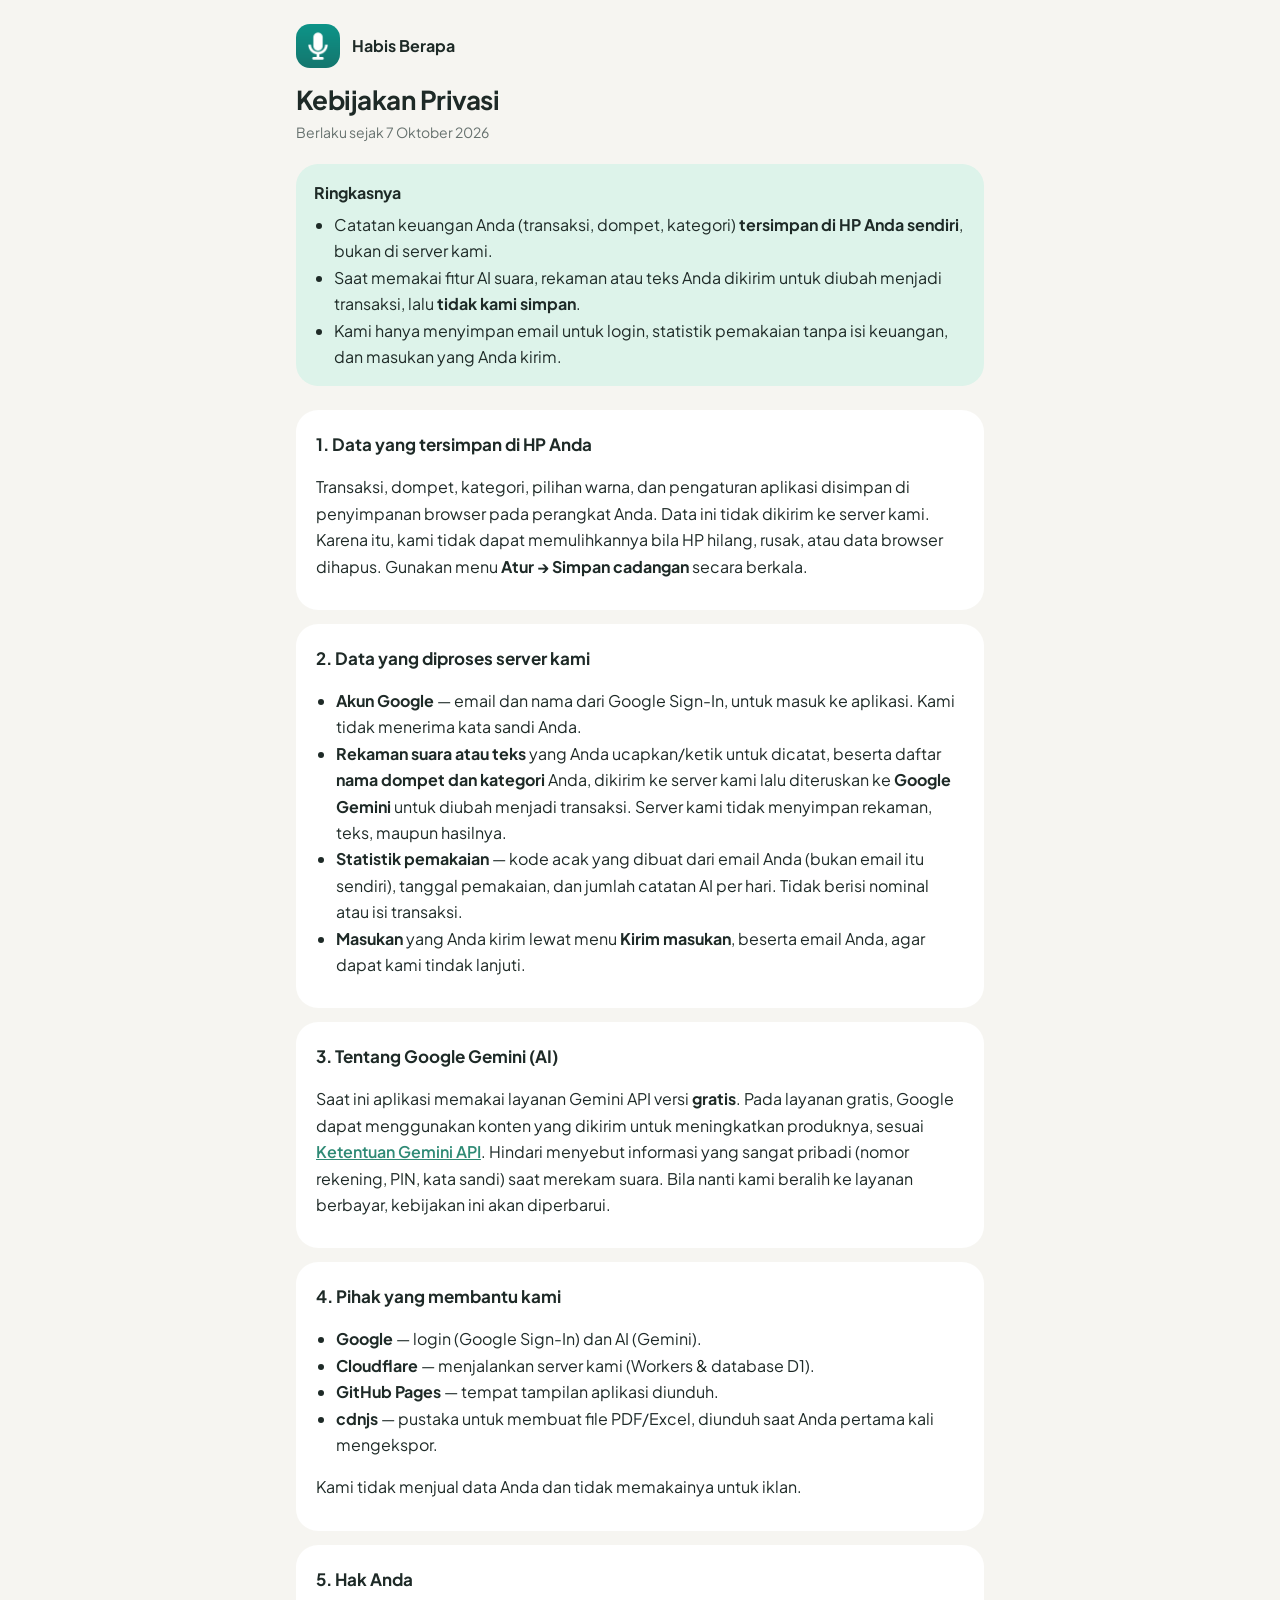
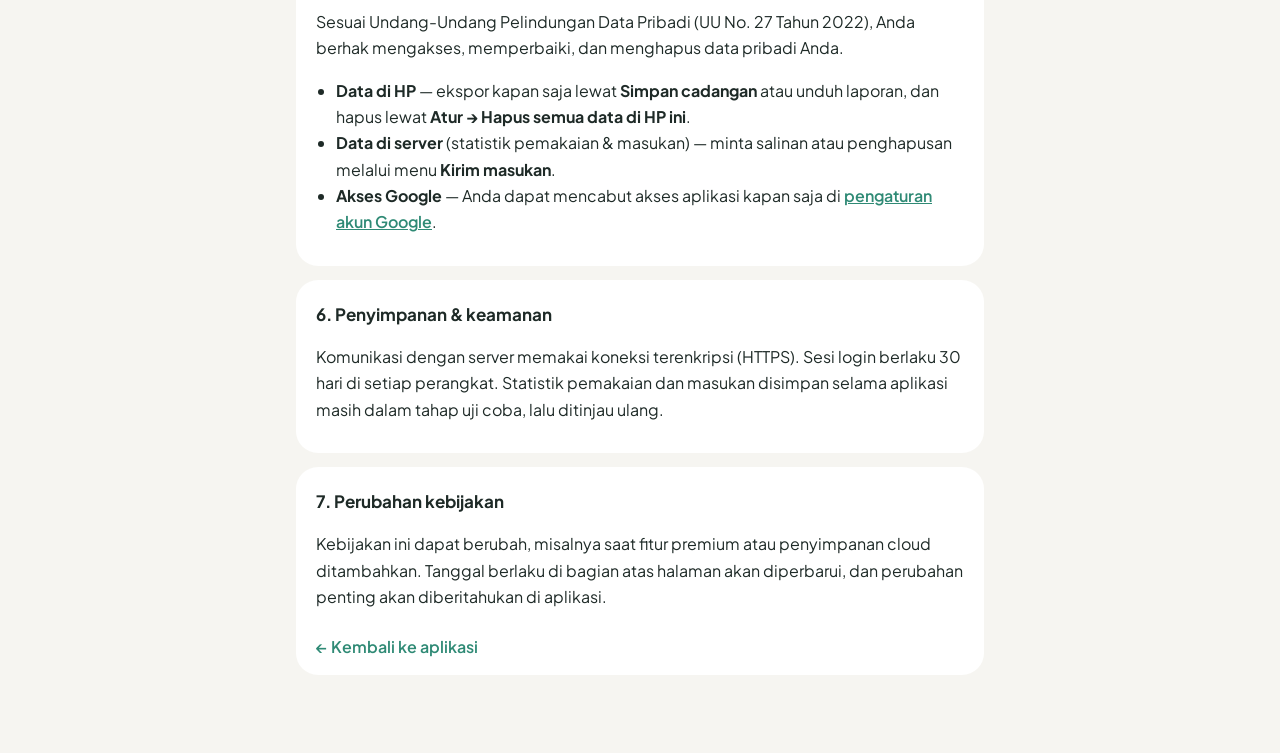
==== privasi.html @ 08ac339c "Add files via upload" ====
<!doctype html>
<html lang="id">
<head>
  <meta charset="utf-8">
  <meta name="viewport" content="width=device-width, initial-scale=1, viewport-fit=cover">
  <title>Kebijakan Privasi · Habis Berapa</title>
  <meta name="description" content="Kebijakan Privasi aplikasi Habis Berapa: data apa yang disimpan, di mana, dan hak Anda.">
  <link rel="icon" href="icons/icon-192.png">
  <link rel="preconnect" href="https://fonts.googleapis.com">
  <link rel="preconnect" href="https://fonts.gstatic.com" crossorigin>
  <link rel="stylesheet" href="https://fonts.googleapis.com/css2?family=Plus+Jakarta+Sans:wght@400;600;700;800&display=swap">
  <style>
    :root { --bg: #f6f5f1; --card: #fff; --text: #1e2a27; --muted: #66716e; --brand: #2f8a75; --line: #eceae4; --soft: #ddf3ea; }
    @media (prefers-color-scheme: dark) {
      :root:not([data-theme="light"]) { --bg: #141816; --card: #1d2321; --text: #e9efed; --muted: #a0aca8; --brand: #6fd1b7; --line: #2b3330; --soft: #1f3a32; }
    }
    :root[data-theme="dark"] { --bg: #141816; --card: #1d2321; --text: #e9efed; --muted: #a0aca8; --brand: #6fd1b7; --line: #2b3330; --soft: #1f3a32; }
    * { box-sizing: border-box; }
    body { margin: 0; background: var(--bg); color: var(--text); font: 16px/1.65 "Plus Jakarta Sans", -apple-system, "Segoe UI", Roboto, sans-serif; }
    main { max-width: 720px; margin: 0 auto; padding: 24px 16px 64px; }
    .top { display: flex; align-items: center; gap: 12px; margin-bottom: 8px; }
    .top img { width: 44px; height: 44px; border-radius: 14px; }
    h1 { font-size: 26px; line-height: 1.25; margin: 16px 0 4px; letter-spacing: -.02em; }
    .meta { color: var(--muted); font-size: 14px; margin: 0 0 20px; }
    .summary { background: var(--soft); border-radius: 22px; padding: 16px 18px; margin-bottom: 24px; }
    .summary ul { margin: 6px 0 0; padding-left: 20px; }
    section { background: var(--card); border-radius: 22px; padding: 4px 20px 14px; margin-bottom: 14px; }
    h2 { font-size: 17px; margin: 16px 0 6px; }
    p, li { max-width: 66ch; }
    ul { padding-left: 20px; }
    a { color: var(--brand); font-weight: 600; }
    .back { display: inline-block; margin-top: 8px; text-decoration: none; }
  </style>
</head>
<body>
  <main>
    <div class="top"><img src="icons/icon-192.png" alt=""><strong>Habis Berapa</strong></div>
    <h1>Kebijakan Privasi</h1>
    <p class="meta">Berlaku sejak 7 Oktober 2026</p>

    <div class="summary">
      <strong>Ringkasnya</strong>
      <ul>
        <li>Catatan keuangan Anda (transaksi, dompet, kategori) <b>tersimpan di HP Anda sendiri</b>, bukan di server kami.</li>
        <li>Saat memakai fitur AI suara, rekaman atau teks Anda dikirim untuk diubah menjadi transaksi, lalu <b>tidak kami simpan</b>.</li>
        <li>Kami hanya menyimpan email untuk login, statistik pemakaian tanpa isi keuangan, dan masukan yang Anda kirim.</li>
      </ul>
    </div>

    <section>
      <h2>1. Data yang tersimpan di HP Anda</h2>
      <p>Transaksi, dompet, kategori, pilihan warna, dan pengaturan aplikasi disimpan di penyimpanan browser pada perangkat Anda.
        Data ini tidak dikirim ke server kami. Karena itu, kami tidak dapat memulihkannya bila HP hilang, rusak, atau data browser dihapus.
        Gunakan menu <b>Atur → Simpan cadangan</b> secara berkala.</p>
    </section>

    <section>
      <h2>2. Data yang diproses server kami</h2>
      <ul>
        <li><b>Akun Google</b> — email dan nama dari Google Sign-In, untuk masuk ke aplikasi. Kami tidak menerima kata sandi Anda.</li>
        <li><b>Rekaman suara atau teks</b> yang Anda ucapkan/ketik untuk dicatat, beserta daftar <b>nama dompet dan kategori</b> Anda,
          dikirim ke server kami lalu diteruskan ke <b>Google Gemini</b> untuk diubah menjadi transaksi. Server kami tidak menyimpan rekaman, teks, maupun hasilnya.</li>
        <li><b>Statistik pemakaian</b> — kode acak yang dibuat dari email Anda (bukan email itu sendiri), tanggal pemakaian,
          dan jumlah catatan AI per hari. Tidak berisi nominal atau isi transaksi.</li>
        <li><b>Masukan</b> yang Anda kirim lewat menu <b>Kirim masukan</b>, beserta email Anda, agar dapat kami tindak lanjuti.</li>
      </ul>
    </section>

    <section>
      <h2>3. Tentang Google Gemini (AI)</h2>
      <p>Saat ini aplikasi memakai layanan Gemini API versi <b>gratis</b>. Pada layanan gratis, Google dapat menggunakan konten yang dikirim
        untuk meningkatkan produknya, sesuai <a href="https://ai.google.dev/gemini-api/terms" rel="noopener">Ketentuan Gemini API</a>.
        Hindari menyebut informasi yang sangat pribadi (nomor rekening, PIN, kata sandi) saat merekam suara.
        Bila nanti kami beralih ke layanan berbayar, kebijakan ini akan diperbarui.</p>
    </section>

    <section>
      <h2>4. Pihak yang membantu kami</h2>
      <ul>
        <li><b>Google</b> — login (Google Sign-In) dan AI (Gemini).</li>
        <li><b>Cloudflare</b> — menjalankan server kami (Workers & database D1).</li>
        <li><b>GitHub Pages</b> — tempat tampilan aplikasi diunduh.</li>
        <li><b>cdnjs</b> — pustaka untuk membuat file PDF/Excel, diunduh saat Anda pertama kali mengekspor.</li>
      </ul>
      <p>Kami tidak menjual data Anda dan tidak memakainya untuk iklan.</p>
    </section>

    <section>
      <h2>5. Hak Anda</h2>
      <p>Sesuai Undang-Undang Pelindungan Data Pribadi (UU No. 27 Tahun 2022), Anda berhak mengakses, memperbaiki, dan menghapus data pribadi Anda.</p>
      <ul>
        <li><b>Data di HP</b> — ekspor kapan saja lewat <b>Simpan cadangan</b> atau unduh laporan, dan hapus lewat <b>Atur → Hapus semua data di HP ini</b>.</li>
        <li><b>Data di server</b> (statistik pemakaian & masukan) — minta salinan atau penghapusan melalui menu <b>Kirim masukan</b>.</li>
        <li><b>Akses Google</b> — Anda dapat mencabut akses aplikasi kapan saja di
          <a href="https://myaccount.google.com/permissions" rel="noopener">pengaturan akun Google</a>.</li>
      </ul>
    </section>

    <section>
      <h2>6. Penyimpanan & keamanan</h2>
      <p>Komunikasi dengan server memakai koneksi terenkripsi (HTTPS). Sesi login berlaku 30 hari di setiap perangkat.
        Statistik pemakaian dan masukan disimpan selama aplikasi masih dalam tahap uji coba, lalu ditinjau ulang.</p>
    </section>

    <section>
      <h2>7. Perubahan kebijakan</h2>
      <p>Kebijakan ini dapat berubah, misalnya saat fitur premium atau penyimpanan cloud ditambahkan.
        Tanggal berlaku di bagian atas halaman akan diperbarui, dan perubahan penting akan diberitahukan di aplikasi.</p>
      <a class="back" href="./">← Kembali ke aplikasi</a>
    </section>
  </main>
</body>
</html>
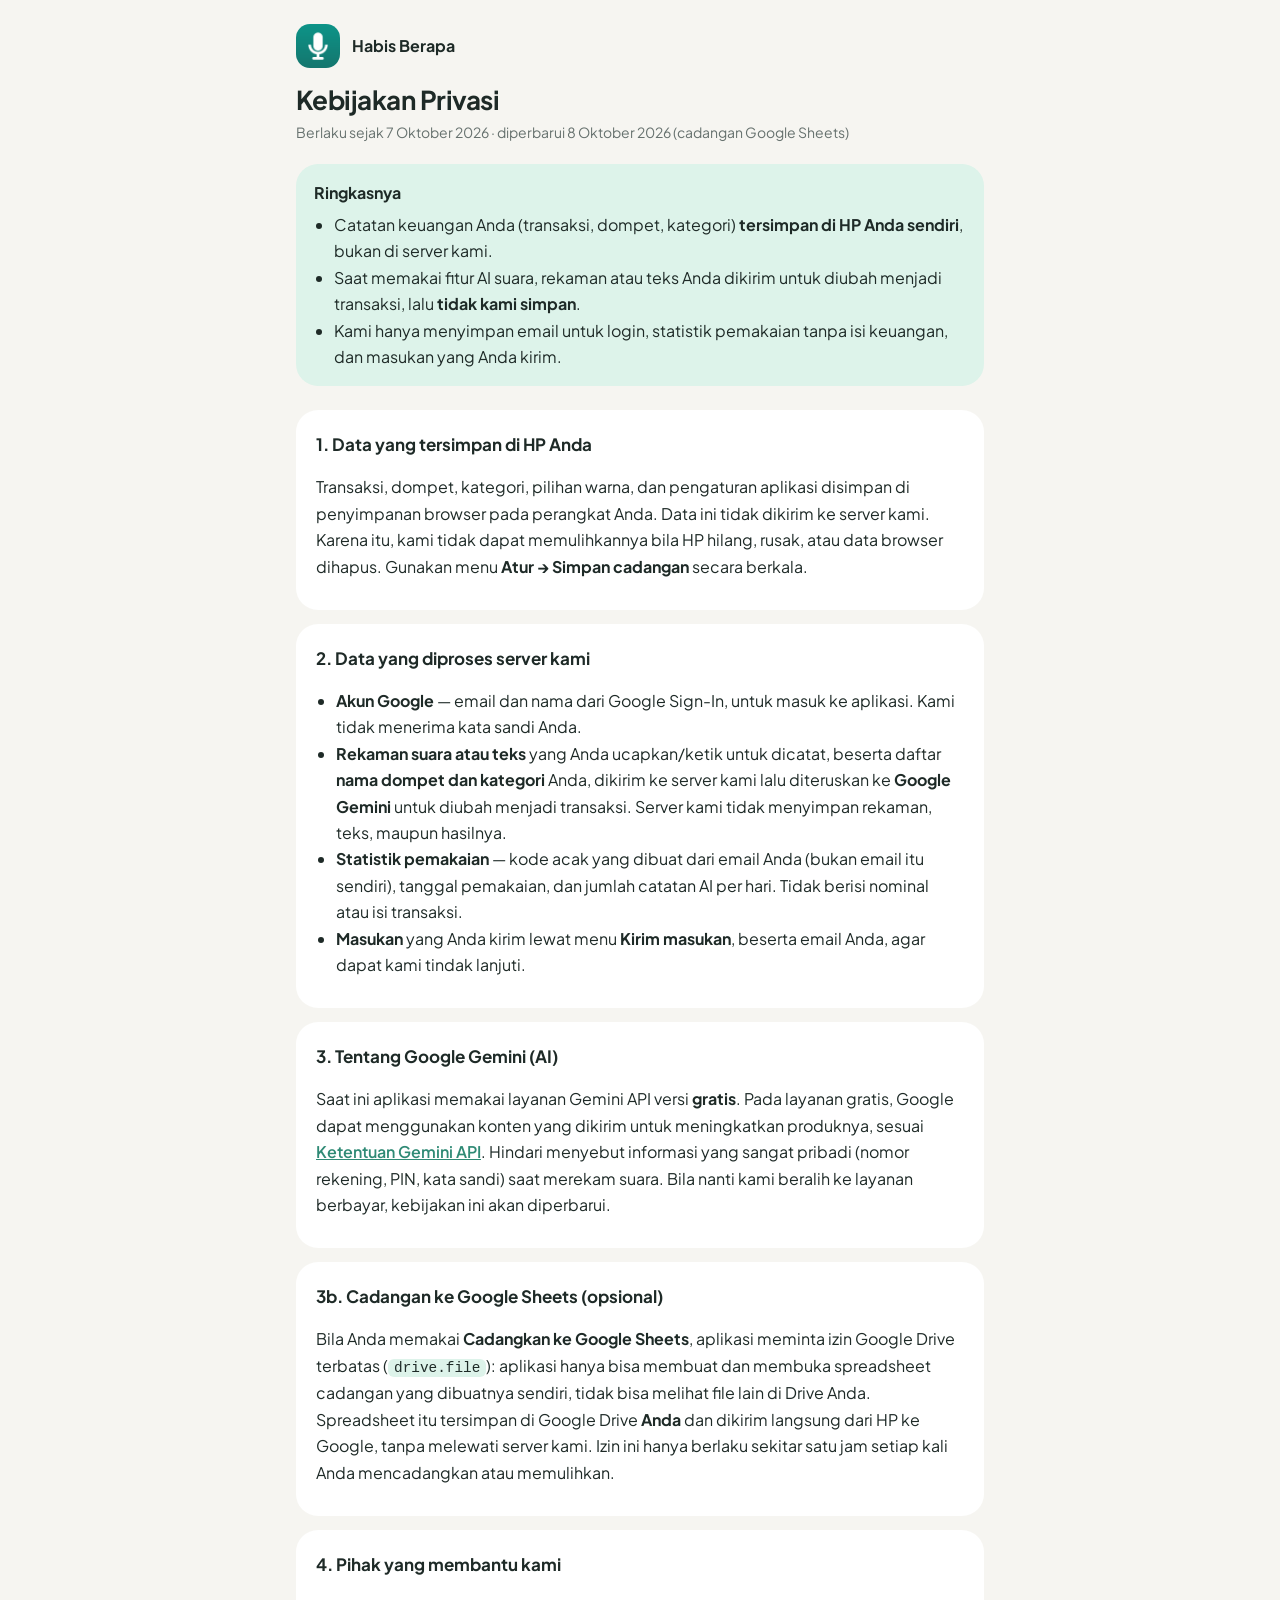
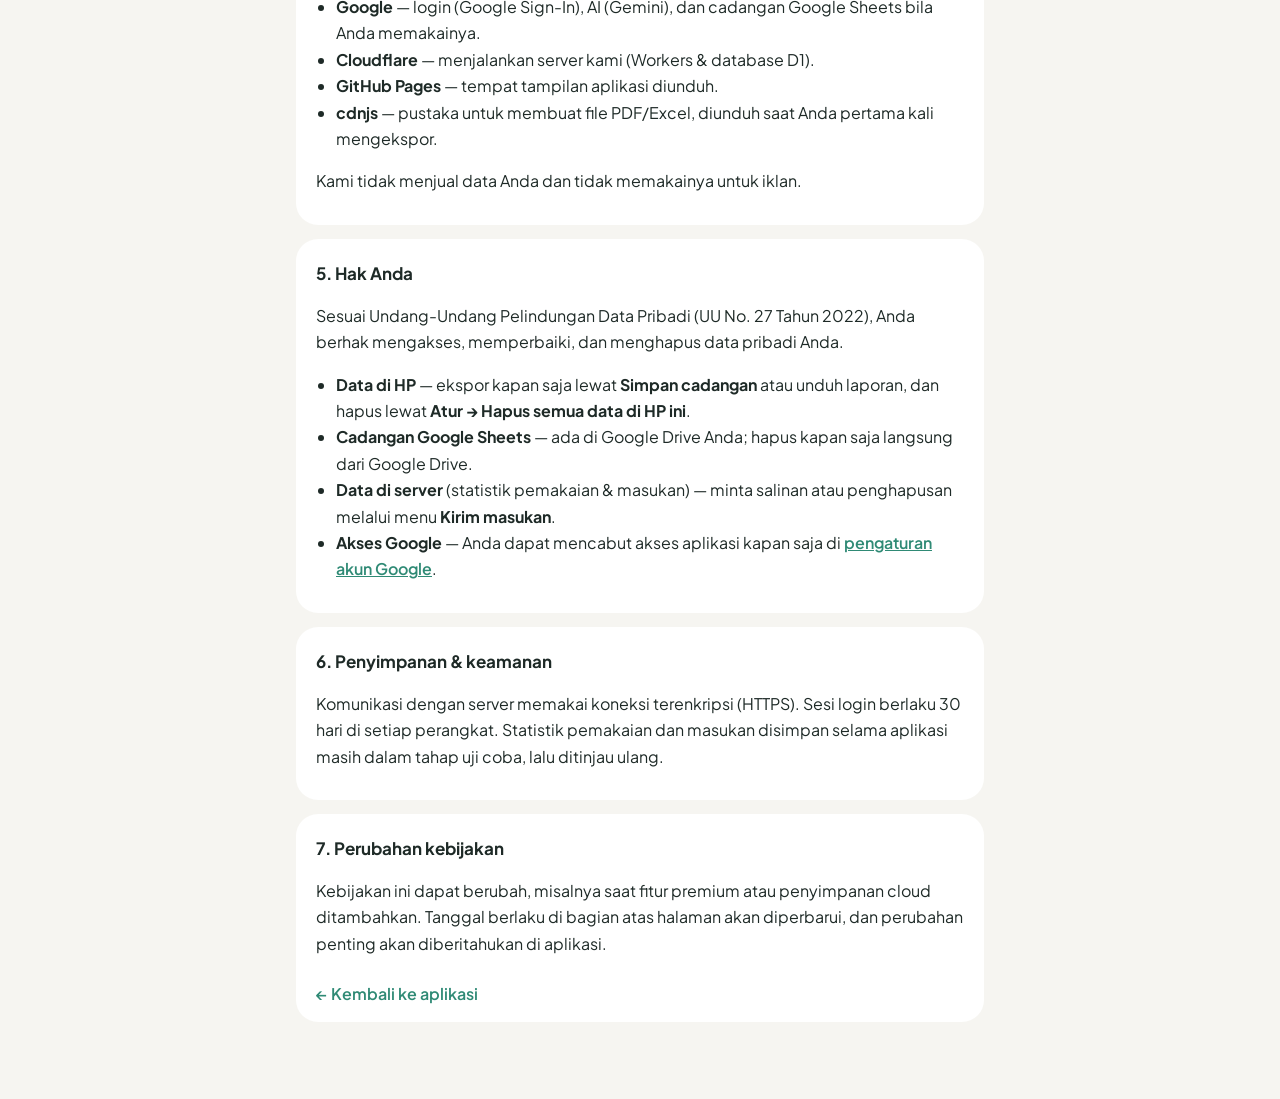
==== commit 89a7475d: "Add files via upload" ====
--- a/privasi.html
+++ b/privasi.html
@@ -29,6 +29,7 @@
     p, li { max-width: 66ch; }
     ul { padding-left: 20px; }
     a { color: var(--brand); font-weight: 600; }
+    code { font-size: .9em; background: var(--soft); padding: 1px 6px; border-radius: 6px; }
     .back { display: inline-block; margin-top: 8px; text-decoration: none; }
   </style>
 </head>
@@ -36,7 +37,7 @@
   <main>
     <div class="top"><img src="icons/icon-192.png" alt=""><strong>Habis Berapa</strong></div>
     <h1>Kebijakan Privasi</h1>
-    <p class="meta">Berlaku sejak 7 Oktober 2026</p>
+    <p class="meta">Berlaku sejak 7 Oktober 2026 · diperbarui 8 Oktober 2026 (cadangan Google Sheets)</p>
 
     <div class="summary">
       <strong>Ringkasnya</strong>
@@ -75,9 +76,17 @@
     </section>
 
     <section>
+      <h2>3b. Cadangan ke Google Sheets (opsional)</h2>
+      <p>Bila Anda memakai <b>Cadangkan ke Google Sheets</b>, aplikasi meminta izin Google Drive terbatas (<code>drive.file</code>):
+        aplikasi hanya bisa membuat dan membuka spreadsheet cadangan yang dibuatnya sendiri, tidak bisa melihat file lain di Drive Anda.
+        Spreadsheet itu tersimpan di Google Drive <b>Anda</b> dan dikirim langsung dari HP ke Google, tanpa melewati server kami.
+        Izin ini hanya berlaku sekitar satu jam setiap kali Anda mencadangkan atau memulihkan.</p>
+    </section>
+
+    <section>
       <h2>4. Pihak yang membantu kami</h2>
       <ul>
-        <li><b>Google</b> — login (Google Sign-In) dan AI (Gemini).</li>
+        <li><b>Google</b> — login (Google Sign-In), AI (Gemini), dan cadangan Google Sheets bila Anda memakainya.</li>
         <li><b>Cloudflare</b> — menjalankan server kami (Workers & database D1).</li>
         <li><b>GitHub Pages</b> — tempat tampilan aplikasi diunduh.</li>
         <li><b>cdnjs</b> — pustaka untuk membuat file PDF/Excel, diunduh saat Anda pertama kali mengekspor.</li>
@@ -90,6 +99,7 @@
       <p>Sesuai Undang-Undang Pelindungan Data Pribadi (UU No. 27 Tahun 2022), Anda berhak mengakses, memperbaiki, dan menghapus data pribadi Anda.</p>
       <ul>
         <li><b>Data di HP</b> — ekspor kapan saja lewat <b>Simpan cadangan</b> atau unduh laporan, dan hapus lewat <b>Atur → Hapus semua data di HP ini</b>.</li>
+        <li><b>Cadangan Google Sheets</b> — ada di Google Drive Anda; hapus kapan saja langsung dari Google Drive.</li>
         <li><b>Data di server</b> (statistik pemakaian & masukan) — minta salinan atau penghapusan melalui menu <b>Kirim masukan</b>.</li>
         <li><b>Akses Google</b> — Anda dapat mencabut akses aplikasi kapan saja di
           <a href="https://myaccount.google.com/permissions" rel="noopener">pengaturan akun Google</a>.</li>
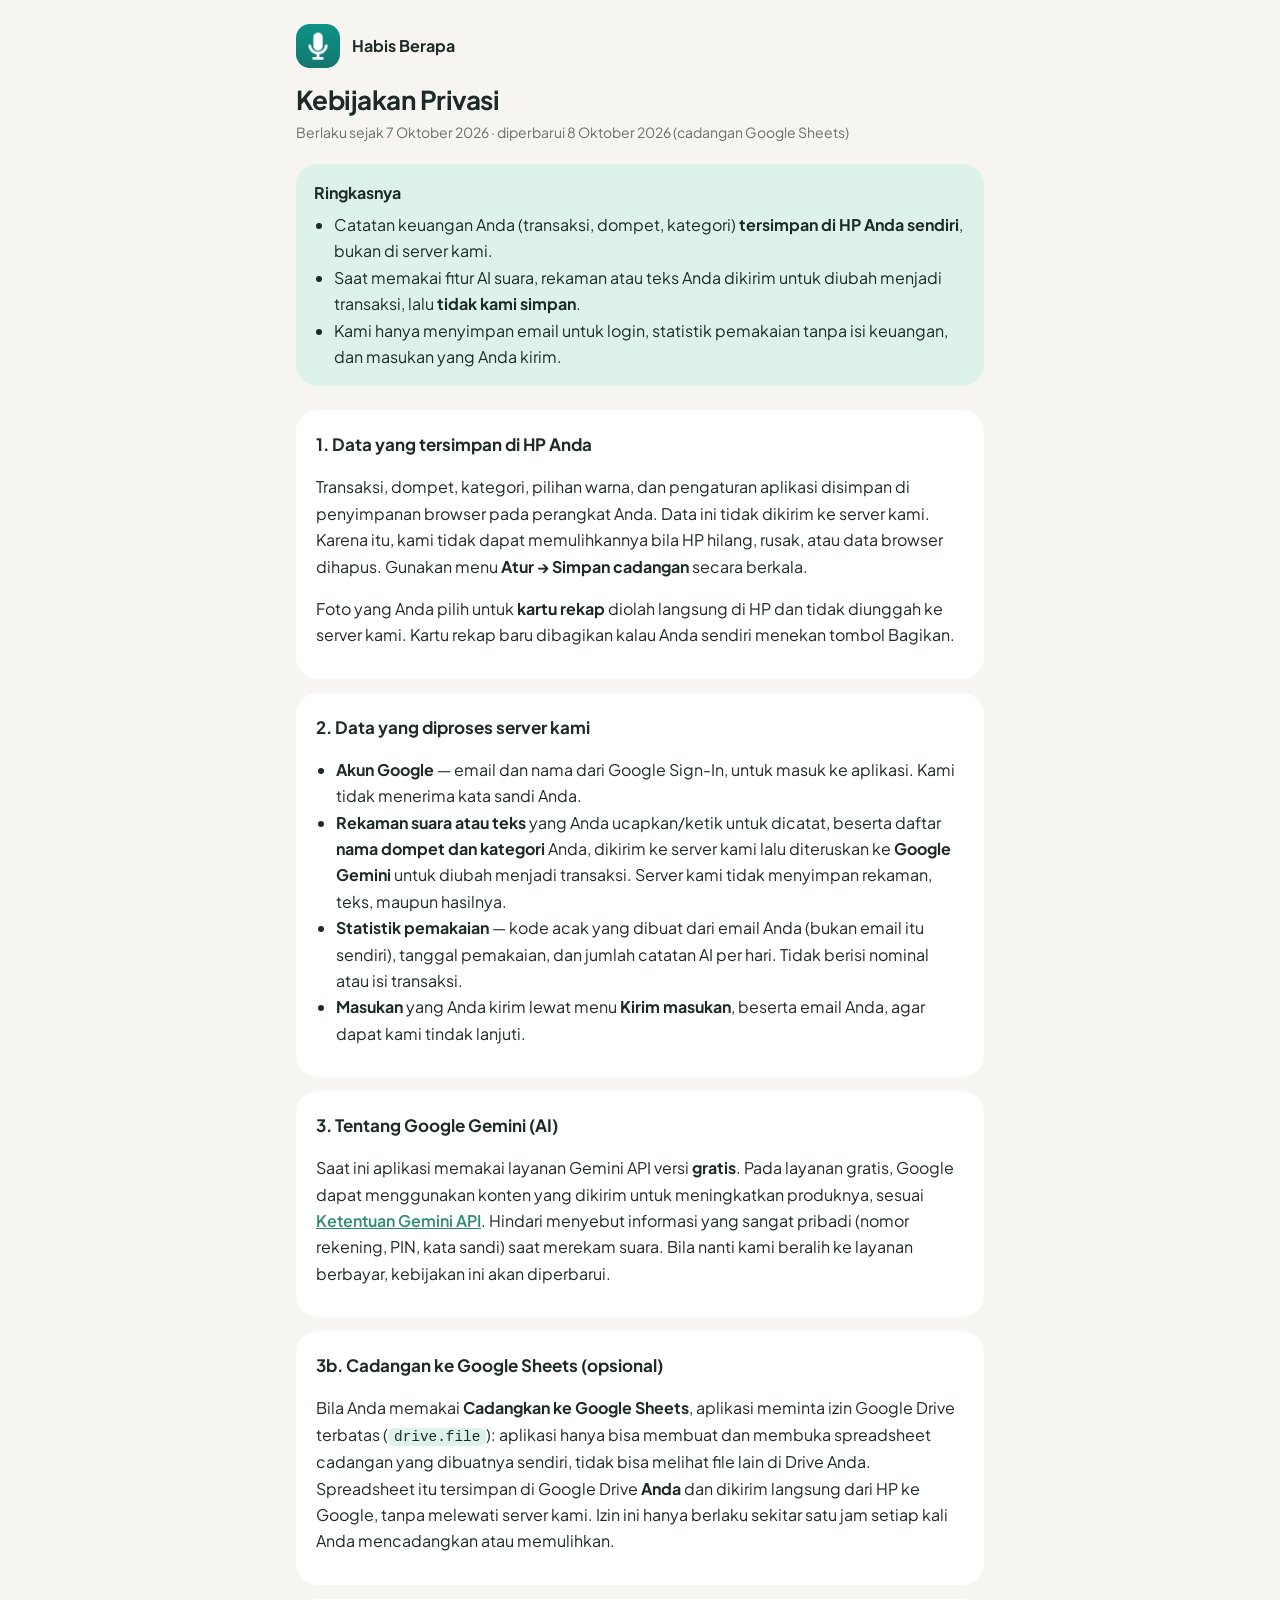
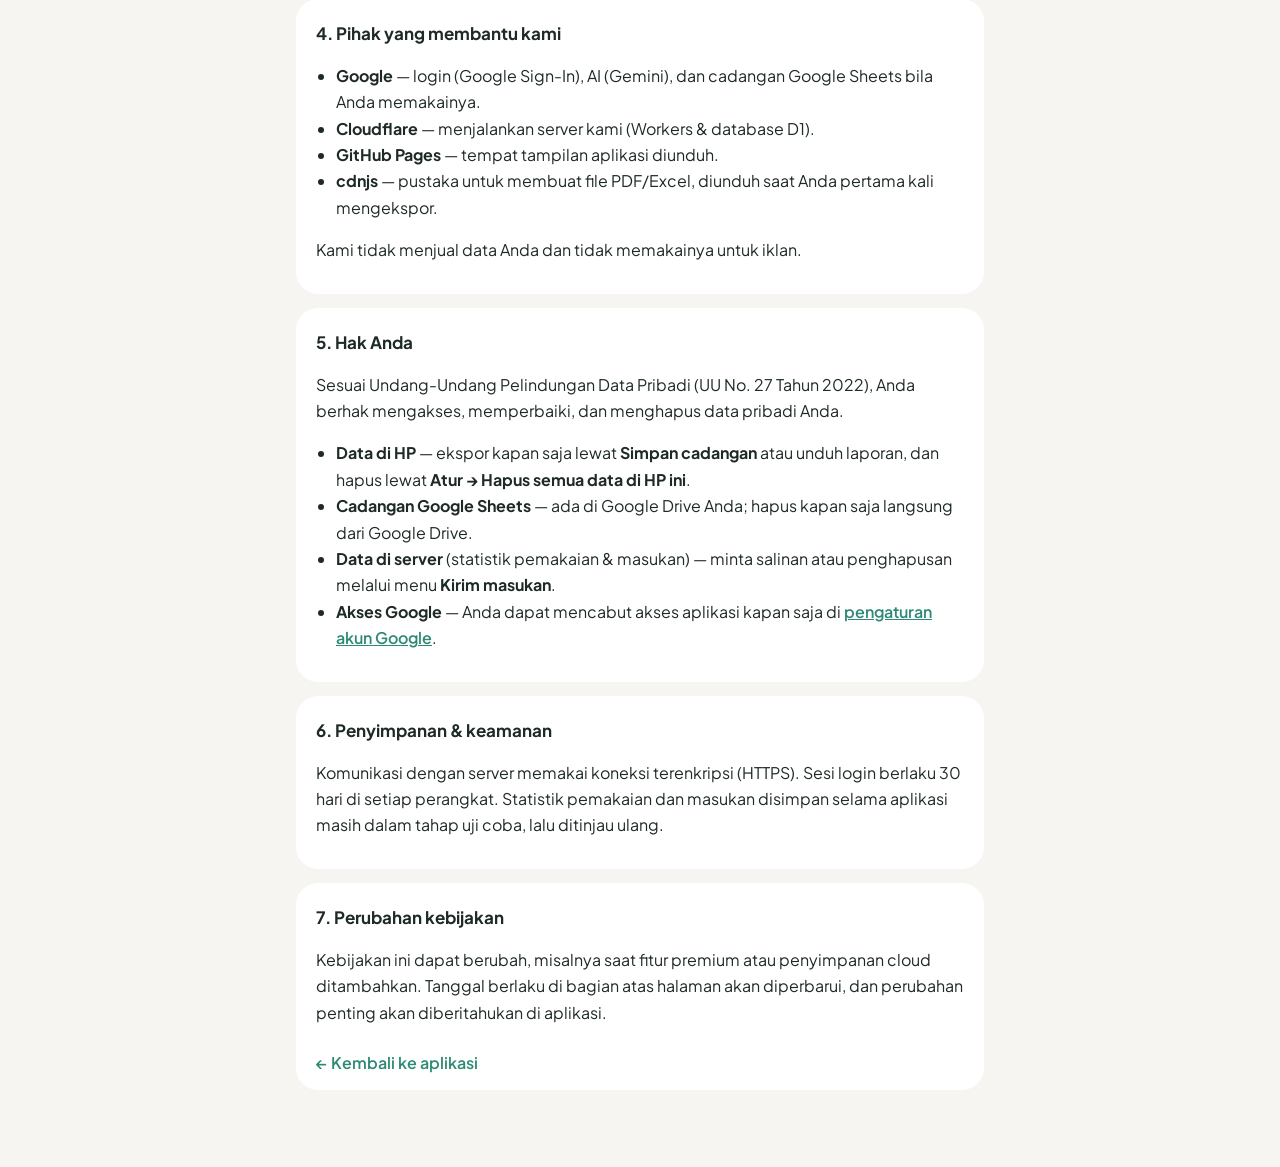
==== commit 67f25297: "Add files via upload" ====
--- a/privasi.html
+++ b/privasi.html
@@ -53,6 +53,8 @@
       <p>Transaksi, dompet, kategori, pilihan warna, dan pengaturan aplikasi disimpan di penyimpanan browser pada perangkat Anda.
         Data ini tidak dikirim ke server kami. Karena itu, kami tidak dapat memulihkannya bila HP hilang, rusak, atau data browser dihapus.
         Gunakan menu <b>Atur → Simpan cadangan</b> secara berkala.</p>
+      <p>Foto yang Anda pilih untuk <b>kartu rekap</b> diolah langsung di HP dan tidak diunggah ke server kami.
+        Kartu rekap baru dibagikan kalau Anda sendiri menekan tombol Bagikan.</p>
     </section>
 
     <section>
